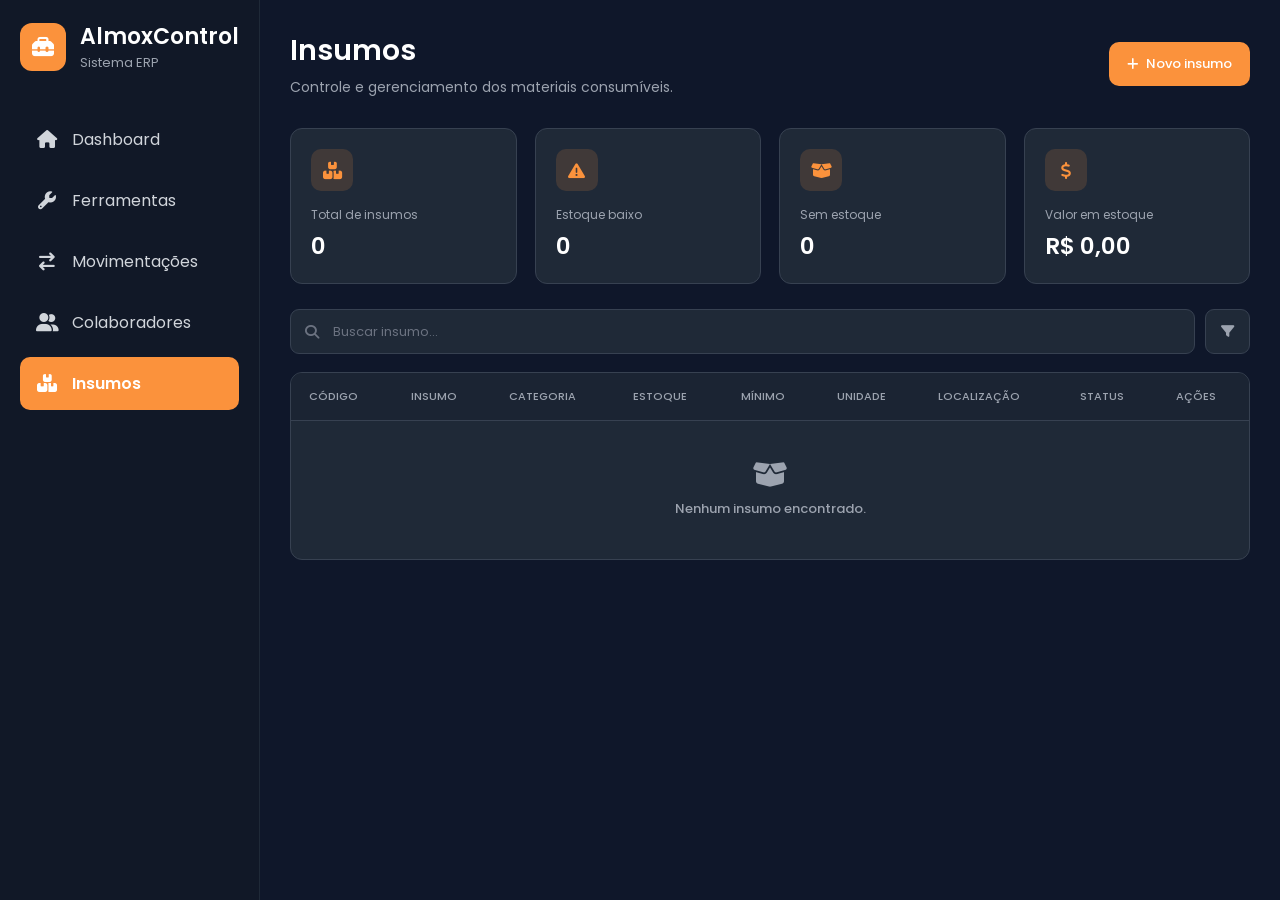
==== almoxarifado.html @ 632f9ada "feat: adiciona módulo de insumos" ====
<!doctype html>
<html lang="pt-br">
  <head>
    <meta charset="UTF-8" />
    <meta name="viewport" content="width=device-width, initial-scale=1.0" />

    <title>Insumos | AlmoxControl</title>

    <!-- Google Fonts -->
    <link rel="preconnect" href="https://fonts.googleapis.com" />
    <link rel="preconnect" href="https://fonts.gstatic.com" crossorigin />

    <link
      href="https://fonts.googleapis.com/css2?family=Poppins:wght@300;400;500;600;700&display=swap"
      rel="stylesheet"
    />

    <!-- Font Awesome -->
    <link
      rel="stylesheet"
      href="https://cdnjs.cloudflare.com/ajax/libs/font-awesome/6.5.2/css/all.min.css"
    />

    <!-- CSS -->
    <link rel="stylesheet" href="css/style.css" />
    <link rel="stylesheet" href="css/sidebar.css" />
    <link rel="stylesheet" href="css/almoxarifado.css" />
  </head>

  <body>
    <div class="container">
      <!-- =========================
             SIDEBAR
        ========================== -->

      <nav class="nav-container">
        <!-- LOGO -->

        <div class="sidebar-header">
          <i class="fa-solid fa-toolbox"></i>

          <div>
            <h1>AlmoxControl</h1>
            <span>Sistema ERP</span>
          </div>
        </div>

        <!-- MENU -->

        <ul class="menu">
          <!-- DASHBOARD -->

          <li>
            <a href="index.html">
              <i class="fa-solid fa-house"></i>
              <span>Dashboard</span>
            </a>
          </li>

          <!-- FERRAMENTAS -->

          <li>
            <a href="ferramentas.html">
              <i class="fa-solid fa-wrench"></i>
              <span>Ferramentas</span>
            </a>
          </li>

          <!-- MOVIMENTAÇÕES -->

          <li>
            <a href="movimentacao.html">
              <i class="fa-solid fa-arrow-right-arrow-left"></i>
              <span>Movimentações</span>
            </a>
          </li>

          <!-- COLABORADORES -->

          <li>
            <a href="colaboradores.html">
              <i class="fa-solid fa-user-group"></i>
              <span>Colaboradores</span>
            </a>
          </li>

          <!-- INSUMOS -->

          <li>
            <a class="active" href="almoxarifado.html">
              <i class="fa-solid fa-boxes-stacked"></i>
              <span>Insumos</span>
            </a>
          </li>
        </ul>
      </nav>

      <!-- =========================
             CONTEÚDO PRINCIPAL
        ========================== -->

      <main>
        <!-- =========================
                 CABEÇALHO
            ========================== -->

        <header class="page-header">
          <div class="page-title">
            <h2>Insumos</h2>

            <p>Controle e gerenciamento dos materiais consumíveis.</p>
          </div>

          <button class="btn-primary">
            <i class="fa-solid fa-plus"></i>

            Novo insumo
          </button>
        </header>

        <!-- =========================
                 CARDS
            ========================== -->

        <section class="insumos-cards">
          <!-- TOTAL DE INSUMOS -->

          <div class="insumo-card">
            <div class="card-icon">
              <i class="fa-solid fa-boxes-stacked"></i>
            </div>

            <h3>Total de insumos</h3>

            <strong>128</strong>
          </div>

          <!-- ESTOQUE BAIXO -->

          <div class="insumo-card">
            <div class="card-icon">
              <i class="fa-solid fa-triangle-exclamation"></i>
            </div>

            <h3>Estoque baixo</h3>

            <strong>12</strong>
          </div>

          <!-- SEM ESTOQUE -->

          <div class="insumo-card">
            <div class="card-icon">
              <i class="fa-solid fa-box-open"></i>
            </div>

            <h3>Sem estoque</h3>

            <strong>4</strong>
          </div>

          <!-- VALOR DO ESTOQUE -->

          <div class="insumo-card">
            <div class="card-icon">
              <i class="fa-solid fa-dollar-sign"></i>
            </div>

            <h3>Valor em estoque</h3>

            <strong>R$ 18.450</strong>
          </div>
        </section>

        <!-- =========================
                 BUSCA E FILTRO
            ========================== -->

        <section class="toolbar">
          <!-- PESQUISA -->

          <div class="search-box">
            <i class="fa-solid fa-magnifying-glass"></i>

            <input type="text" placeholder="Buscar insumo..." />
          </div>

          <!-- FILTRO -->

          <button class="btn-filter" type="button" title="Filtrar insumos">
            <i class="fa-solid fa-filter"></i>
          </button>
        </section>

        <!-- =========================
                 TABELA
            ========================== -->

        <section class="table-container">
          <table class="insumos-table">
            <thead>
              <tr>
                <th>Código</th>
                <th>Insumo</th>
                <th>Categoria</th>
                <th>Estoque</th>
                <th>Mínimo</th>
                <th>Unidade</th>
                <th>Localização</th>
                <th>Status</th>
                <th>Ações</th>
              </tr>
            </thead>

            <tbody>
              <!-- =========================
                             INSUMO 01
                        ========================== -->

              <tr>
                <td>INS001</td>

                <td>Óleo 15W40</td>

                <td>Óleos</td>

                <td>25</td>

                <td>10</td>

                <td>Litros</td>

                <td>Container 2</td>

                <td>
                  <span class="status status-ok"> Em estoque </span>
                </td>

                <td>
                  <div class="table-actions">
                    <button type="button" title="Visualizar">
                      <i class="fa-solid fa-eye"></i>
                    </button>

                    <button type="button" title="Editar">
                      <i class="fa-solid fa-pen"></i>
                    </button>

                    <button type="button" title="Movimentar">
                      <i class="fa-solid fa-arrow-right-arrow-left"></i>
                    </button>
                  </div>
                </td>
              </tr>

              <!-- =========================
                             INSUMO 02
                        ========================== -->

              <tr>
                <td>INS002</td>

                <td>Óleo 5W30</td>

                <td>Óleos</td>

                <td>8</td>

                <td>10</td>

                <td>Litros</td>

                <td>Container 2</td>

                <td>
                  <span class="status status-warning"> Estoque baixo </span>
                </td>

                <td>
                  <div class="table-actions">
                    <button type="button" title="Visualizar">
                      <i class="fa-solid fa-eye"></i>
                    </button>

                    <button type="button" title="Editar">
                      <i class="fa-solid fa-pen"></i>
                    </button>

                    <button type="button" title="Movimentar">
                      <i class="fa-solid fa-arrow-right-arrow-left"></i>
                    </button>
                  </div>
                </td>
              </tr>

              <!-- =========================
                             INSUMO 03
                        ========================== -->

              <tr>
                <td>INS003</td>

                <td>Parafuso 10mm</td>

                <td>Fixadores</td>

                <td>350</td>

                <td>100</td>

                <td>Unidades</td>

                <td>Container 2</td>

                <td>
                  <span class="status status-ok"> Em estoque </span>
                </td>

                <td>
                  <div class="table-actions">
                    <button type="button" title="Visualizar">
                      <i class="fa-solid fa-eye"></i>
                    </button>

                    <button type="button" title="Editar">
                      <i class="fa-solid fa-pen"></i>
                    </button>

                    <button type="button" title="Movimentar">
                      <i class="fa-solid fa-arrow-right-arrow-left"></i>
                    </button>
                  </div>
                </td>
              </tr>

              <!-- =========================
                             INSUMO 04
                        ========================== -->

              <tr>
                <td>INS004</td>

                <td>Graxa Azul</td>

                <td>Lubrificantes</td>

                <td>0</td>

                <td>5</td>

                <td>Kg</td>

                <td>Container 2</td>

                <td>
                  <span class="status status-danger"> Sem estoque </span>
                </td>

                <td>
                  <div class="table-actions">
                    <button type="button" title="Visualizar">
                      <i class="fa-solid fa-eye"></i>
                    </button>

                    <button type="button" title="Editar">
                      <i class="fa-solid fa-pen"></i>
                    </button>

                    <button type="button" title="Movimentar">
                      <i class="fa-solid fa-arrow-right-arrow-left"></i>
                    </button>
                  </div>
                </td>
              </tr>
            </tbody>
          </table>
        </section>
      </main>
      <!-- =========================================
     MODAL - NOVO INSUMO
========================================= -->

<div class="modal-overlay" id="modalInsumo">

    <div class="modal">

        <!-- CABEÇALHO -->

        <div class="modal-header">

            <div>
                <h3>Novo insumo</h3>

                <p>
                    Cadastre um novo material no estoque.
                </p>
            </div>

            <button
                type="button"
                class="modal-close"
                id="fecharModal"
                title="Fechar"
            >
                <i class="fa-solid fa-xmark"></i>
            </button>

        </div>


        <!-- FORMULÁRIO -->

        <form id="formInsumo">

            <div class="form-grid">


                <!-- CÓDIGO -->

                <div class="form-group">

                    <label for="codigoInsumo">
                        Código
                    </label>

                    <input
                        type="text"
                        id="codigoInsumo"
                        placeholder="Ex: INS005"
                        required
                    >

                </div>


                <!-- NOME -->

                <div class="form-group">

                    <label for="nomeInsumo">
                        Nome do insumo
                    </label>

                    <input
                        type="text"
                        id="nomeInsumo"
                        placeholder="Ex: Óleo 15W40"
                        required
                    >

                </div>


                <!-- CATEGORIA -->

                <div class="form-group">

                    <label for="categoriaInsumo">
                        Categoria
                    </label>

                    <select
                        id="categoriaInsumo"
                        required
                    >

                        <option value="">
                            Selecione uma categoria
                        </option>

                        <option value="Óleos">
                            Óleos
                        </option>

                        <option value="Lubrificantes">
                            Lubrificantes
                        </option>

                        <option value="Fixadores">
                            Fixadores
                        </option>

                        <option value="Filtros">
                            Filtros
                        </option>

                        <option value="Elétrica">
                            Elétrica
                        </option>

                        <option value="Limpeza">
                            Limpeza
                        </option>

                        <option value="Outros">
                            Outros
                        </option>

                    </select>

                </div>


                <!-- UNIDADE -->

                <div class="form-group">

                    <label for="unidadeInsumo">
                        Unidade
                    </label>

                    <select
                        id="unidadeInsumo"
                        required
                    >

                        <option value="">
                            Selecione
                        </option>

                        <option value="Unidade">
                            Unidade
                        </option>

                        <option value="Litros">
                            Litros
                        </option>

                        <option value="Kg">
                            Kg
                        </option>

                        <option value="Metros">
                            Metros
                        </option>

                        <option value="Caixa">
                            Caixa
                        </option>

                        <option value="Pacote">
                            Pacote
                        </option>

                    </select>

                </div>


                <!-- ESTOQUE INICIAL -->

                <div class="form-group">

                    <label for="estoqueInsumo">
                        Estoque inicial
                    </label>

                    <input
                        type="number"
                        id="estoqueInsumo"
                        min="0"
                        step="0.01"
                        placeholder="0"
                        required
                    >

                </div>


                <!-- ESTOQUE MÍNIMO -->

                <div class="form-group">

                    <label for="estoqueMinimoInsumo">
                        Estoque mínimo
                    </label>

                    <input
                        type="number"
                        id="estoqueMinimoInsumo"
                        min="0"
                        step="0.01"
                        placeholder="0"
                        required
                    >

                </div>


                <!-- VALOR UNITÁRIO -->

                <div class="form-group">

                    <label for="valorInsumo">
                        Valor unitário
                    </label>

                    <div class="input-money">

                        <span>R$</span>

                        <input
                            type="number"
                            id="valorInsumo"
                            min="0"
                            step="0.01"
                            placeholder="0,00"
                        >

                    </div>

                </div>


                <!-- LOCALIZAÇÃO -->

                <div class="form-group">

                    <label for="localizacaoInsumo">
                        Localização
                    </label>

                    <input
                        type="text"
                        id="localizacaoInsumo"
                        placeholder="Ex: Container 2"
                        required
                    >

                </div>


                <!-- FORNECEDOR -->

                <div class="form-group form-full">

                    <label for="fornecedorInsumo">
                        Fornecedor
                    </label>

                    <input
                        type="text"
                        id="fornecedorInsumo"
                        placeholder="Nome do fornecedor"
                    >

                </div>

            </div>


            <!-- RODAPÉ -->

            <div class="modal-footer">

                <button
                    type="button"
                    class="btn-secondary"
                    id="cancelarModal"
                >
                    Cancelar
                </button>

                <button
                    type="submit"
                    class="btn-primary"
                >
                    <i class="fa-solid fa-check"></i>

                    Cadastrar insumo
                </button>

            </div>

        </form>

    </div>

</div>
    </div>
    <script src="js/almoxarifado.js"></script>
  </body>
</html>
---- css/style.css ----
/* ==========================
   RESET
========================== */

* {
  margin: 0;
  padding: 0;
  box-sizing: border-box;
}

/* ==========================
   VARIÁVEIS
========================== */

:root {
  --bg: #0f172a;

  --sidebar: #111827;

  --card: #1f2937;

  --border: #374151;

  --orange: #fb923c;

  --orange-dark: #ea580c;

  --white: #ffffff;
}

/* ==========================
   BODY
========================== */

body {
  font-family: "Poppins", sans-serif;

  background: var(--bg);
}

/* ==========================
   LAYOUT
========================== */

.container {
  display: flex;

  min-height: 100vh;
}

.content {
  flex: 1;

  padding: 30px;
}

/* ==========================
   TOPO
========================== */

.container-topo {
  margin-bottom: 30px;
}

.container-topo h2 {
  color: white;

  font-size: 28px;

  font-weight: 600;
}

/* ==========================
   BOTÕES GLOBAIS
========================== */

button {
  font-family: inherit;
}
---- css/sidebar.css ----
/* ==========================
   SIDEBAR
========================== */

.nav-container {
  display: flex;
  flex-direction: column;

  width: 260px;
  min-height: 100vh;

  padding: 20px;

  background: #111827;
  border-right: 1px solid #1f2937;
}

/* ==========================
   LOGO
========================== */

.sidebar-header {
  display: flex;
  align-items: center;
  gap: 14px;

  margin-bottom: 40px;
}

.sidebar-header i {
  width: 48px;
  height: 48px;

  display: flex;
  align-items: center;
  justify-content: center;

  background: #fb923c;
  color: white;

  border-radius: 12px;

  font-size: 22px;
}

.sidebar-header h1 {
  color: white;
  font-size: 22px;
  font-weight: 600;
}

.sidebar-header span {
  display: block;

  color: #9ca3af;

  font-size: 13px;
}

/* ==========================
   MENU
========================== */

.menu {
  list-style: none;

  display: flex;
  flex-direction: column;
  gap: 8px;

  flex: 1;
}

.menu li {
  width: 100%;
}

.menu a {
  display: flex;
  align-items: center;
  gap: 14px;

  padding: 14px 16px;

  text-decoration: none;

  color: #d1d5db;

  border-radius: 10px;

  transition: 0.25s;
}

.menu a i {
  width: 22px;

  text-align: center;

  font-size: 18px;
}

.menu a:hover {
  background: #1f2937;

  color: white;

  transform: translateX(5px);
}

.menu a.active {
  background: #fb923c;

  color: white;

  font-weight: 600;
}

/* ==========================
   FOOTER
========================== */

.sidebar-footer {
  display: flex;
  align-items: center;
  gap: 12px;

  padding-top: 20px;

  border-top: 1px solid #374151;
}

.avatar {
  width: 46px;
  height: 46px;

  border-radius: 50%;

  background: #fb923c;

  display: flex;
  align-items: center;
  justify-content: center;

  color: white;

  font-size: 18px;
  font-weight: 700;
}

.sidebar-footer strong {
  display: block;

  color: white;

  font-size: 15px;
}

.sidebar-footer span {
  display: block;

  color: #9ca3af;

  font-size: 13px;
}
---- css/almoxarifado.css ----
/* =========================================
   ALMOXCONTROL
   TELA DE INSUMOS
========================================= */


/* =========================================
   CONTEÚDO PRINCIPAL
========================================= */

main {
    flex: 1;
    min-width: 0;
    padding: 30px;
    color: var(--white);
}


/* =========================================
   CABEÇALHO DA PÁGINA
========================================= */

.page-header {
    display: flex;
    align-items: center;
    justify-content: space-between;

    margin-bottom: 30px;
}

.page-title h2 {
    color: var(--white);

    font-size: 28px;
    font-weight: 600;
}

.page-title p {
    margin-top: 5px;

    color: #9ca3af;

    font-size: 14px;
}


/* =========================================
   BOTÃO NOVO INSUMO
========================================= */

.btn-primary {
    display: flex;
    align-items: center;
    gap: 8px;

    padding: 12px 18px;

    border: none;
    border-radius: 10px;

    background: var(--orange);
    color: var(--white);

    font-family: inherit;
    font-size: 13px;
    font-weight: 500;

    cursor: pointer;

    transition: 0.2s ease;
}

.btn-primary:hover {
    background: var(--orange-dark);

    transform: translateY(-1px);
}


/* =========================================
   CARDS
========================================= */

.insumos-cards {
    display: grid;

    grid-template-columns: repeat(4, 1fr);

    gap: 18px;

    margin-bottom: 25px;
}

.insumo-card {
    min-height: 145px;

    padding: 20px;

    background: var(--card);

    border: 1px solid var(--border);
    border-radius: 12px;

    transition: 0.2s ease;
}

.insumo-card:hover {
    border-color: var(--orange);

    transform: translateY(-2px);
}


/* ÍCONE DO CARD */

.card-icon {
    width: 42px;
    height: 42px;

    display: flex;
    align-items: center;
    justify-content: center;

    margin-bottom: 15px;

    background: rgba(251, 146, 60, 0.15);

    border-radius: 10px;

    color: var(--orange);

    font-size: 17px;
}


/* TÍTULO DO CARD */

.insumo-card h3 {
    margin: 0;

    color: #9ca3af;

    font-size: 12px;
    font-weight: 400;
}


/* VALOR DO CARD */

.insumo-card strong {
    display: block;

    margin-top: 5px;

    color: var(--white);

    font-size: 23px;
    font-weight: 600;
}


/* =========================================
   BARRA DE FERRAMENTAS
========================================= */

.toolbar {
    display: flex;
    align-items: center;

    gap: 10px;

    margin-bottom: 18px;
}


/* =========================================
   PESQUISA
========================================= */

.search-box {
    position: relative;

    flex: 1;
}

.search-box i {
    position: absolute;

    top: 50%;
    left: 15px;

    color: #6b7280;

    font-size: 14px;

    transform: translateY(-50%);
}

.search-box input {
    width: 100%;
    height: 45px;

    padding: 0 15px 0 42px;

    background: var(--card);

    border: 1px solid var(--border);
    border-radius: 9px;

    outline: none;

    color: var(--white);

    font-family: inherit;
    font-size: 13px;

    transition: 0.2s ease;
}

.search-box input::placeholder {
    color: #6b7280;
}

.search-box input:focus {
    border-color: var(--orange);
}


/* =========================================
   BOTÃO FILTRO
========================================= */

.btn-filter {
    width: 45px;
    height: 45px;

    display: flex;
    align-items: center;
    justify-content: center;

    background: var(--card);

    border: 1px solid var(--border);
    border-radius: 9px;

    color: #9ca3af;

    cursor: pointer;

    transition: 0.2s ease;
}

.btn-filter:hover {
    border-color: var(--orange);

    color: var(--orange);
}


/* =========================================
   TABELA
========================================= */

.table-container {
    width: 100%;

    overflow-x: auto;

    background: var(--card);

    border: 1px solid var(--border);
    border-radius: 12px;
}

.insumos-table {
    width: 100%;

    min-width: 950px;

    border-collapse: collapse;
}


/* CABEÇALHO */

.insumos-table th {
    padding: 15px 18px;

    background: #1b2433;

    border-bottom: 1px solid var(--border);

    color: #9ca3af;

    text-align: left;

    font-size: 11px;
    font-weight: 500;

    text-transform: uppercase;
}


/* CÉLULAS */

.insumos-table td {
    padding: 17px 18px;

    border-bottom: 1px solid #374151;

    color: #d1d5db;

    font-size: 13px;
}


/* HOVER DA LINHA */

.insumos-table tbody tr {
    transition: 0.15s ease;
}

.insumos-table tbody tr:hover {
    background: #252f3f;
}


/* ÚLTIMA LINHA */

.insumos-table tbody tr:last-child td {
    border-bottom: none;
}


/* =========================================
   CÓDIGO DO INSUMO
========================================= */

.insumos-table td:first-child {
    color: var(--orange);

    font-weight: 500;
}


/* =========================================
   STATUS
========================================= */

.status {
    display: inline-flex;
    align-items: center;

    padding: 5px 10px;

    border-radius: 20px;

    font-size: 11px;
    font-weight: 500;

    white-space: nowrap;
}


/* ESTOQUE NORMAL */

.status-ok {
    background: rgba(34, 197, 94, 0.12);

    color: #4ade80;
}


/* ESTOQUE BAIXO */

.status-warning {
    background: rgba(250, 204, 21, 0.12);

    color: #facc15;
}


/* SEM ESTOQUE */

.status-danger {
    background: rgba(239, 68, 68, 0.12);

    color: #f87171;
}


/* =========================================
   BOTÕES DA TABELA
========================================= */

.table-actions {
    display: flex;
    align-items: center;

    gap: 6px;
}

.table-actions button {
    width: 32px;
    height: 32px;

    display: flex;
    align-items: center;
    justify-content: center;

    padding: 0;

    background: #252f3f;

    border: 1px solid var(--border);
    border-radius: 7px;

    color: #9ca3af;

    cursor: pointer;

    transition: 0.2s ease;
}

.table-actions button:hover {
    background: #374151;

    color: var(--white);

    border-color: var(--orange);
}
/* =========================================
   MODAL
========================================= */

.modal-overlay {
    position: fixed;

    inset: 0;

    display: none;

    align-items: center;
    justify-content: center;

    padding: 20px;

    background: rgba(0, 0, 0, 0.65);

    z-index: 1000;
}

.modal-overlay.active {
    display: flex;
}


/* =========================================
   CAIXA DO MODAL
========================================= */

.modal {
    width: 100%;
    max-width: 700px;
    max-height: 90vh;

    overflow-y: auto;

    background: #1f2937;

    border: 1px solid #374151;

    border-radius: 14px;

    box-shadow: 0 20px 50px rgba(0, 0, 0, 0.4);

    animation: modalEntrada 0.2s ease;
}


@keyframes modalEntrada {

    from {
        opacity: 0;
        transform: translateY(-15px) scale(0.98);
    }

    to {
        opacity: 1;
        transform: translateY(0) scale(1);
    }

}


/* =========================================
   CABEÇALHO DO MODAL
========================================= */

.modal-header {
    display: flex;

    align-items: flex-start;
    justify-content: space-between;

    gap: 20px;

    padding: 24px;

    border-bottom: 1px solid #374151;
}

.modal-header h3 {
    color: white;

    font-size: 20px;
    font-weight: 600;
}

.modal-header p {
    margin-top: 4px;

    color: #9ca3af;

    font-size: 12px;
}


/* =========================================
   BOTÃO FECHAR
========================================= */

.modal-close {
    width: 34px;
    height: 34px;

    display: flex;

    align-items: center;
    justify-content: center;

    flex-shrink: 0;

    border: none;

    border-radius: 8px;

    background: transparent;

    color: #9ca3af;

    cursor: pointer;

    font-size: 17px;

    transition: 0.2s;
}

.modal-close:hover {
    background: #374151;

    color: white;
}


/* =========================================
   FORMULÁRIO
========================================= */

#formInsumo {
    padding: 24px;
}

.form-grid {
    display: grid;

    grid-template-columns: 1fr 1fr;

    gap: 18px;
}


/* =========================================
   CAMPOS
========================================= */

.form-group {
    display: flex;

    flex-direction: column;

    gap: 7px;
}

.form-group.form-full {
    grid-column: 1 / -1;
}

.form-group label {
    color: #d1d5db;

    font-size: 12px;

    font-weight: 500;
}

.form-group input,
.form-group select {
    width: 100%;
    height: 44px;

    padding: 0 13px;

    background: #111827;

    border: 1px solid #374151;

    border-radius: 8px;

    outline: none;

    color: white;

    font-family: inherit;

    font-size: 13px;

    transition: 0.2s;
}

.form-group input::placeholder {
    color: #6b7280;
}

.form-group input:focus,
.form-group select:focus {
    border-color: #fb923c;

    box-shadow: 0 0 0 2px rgba(251, 146, 60, 0.1);
}

.form-group select {
    cursor: pointer;
}


/* =========================================
   INPUT DE DINHEIRO
========================================= */

.input-money {
    position: relative;
}

.input-money span {
    position: absolute;

    top: 50%;
    left: 13px;

    color: #9ca3af;

    font-size: 13px;

    transform: translateY(-50%);

    pointer-events: none;
}

.input-money input {
    padding-left: 38px;
}


/* =========================================
   RODAPÉ
========================================= */

.modal-footer {
    display: flex;

    justify-content: flex-end;

    gap: 10px;

    padding-top: 22px;

    margin-top: 24px;

    border-top: 1px solid #374151;
}


/* =========================================
   BOTÃO SECUNDÁRIO
========================================= */

.btn-secondary {
    height: 42px;

    padding: 0 18px;

    border: 1px solid #374151;

    border-radius: 8px;

    background: transparent;

    color: #d1d5db;

    font-family: inherit;

    font-size: 13px;

    cursor: pointer;

    transition: 0.2s;
}

.btn-secondary:hover {
    background: #374151;

    color: white;
}


/* =========================================
   RESPONSIVIDADE
========================================= */

@media (max-width: 600px) {

    .modal {
        max-height: 95vh;

        border-radius: 12px;
    }

    .modal-header {
        padding: 20px;
    }

    #formInsumo {
        padding: 20px;
    }

    .form-grid {
        grid-template-columns: 1fr;
    }

    .form-group.form-full {
        grid-column: auto;
    }

    .modal-footer {
        flex-direction: column-reverse;
    }

    .modal-footer button {
        width: 100%;
    }

}


/* =========================================
   RESPONSIVIDADE
========================================= */

@media (max-width: 1100px) {

    .insumos-cards {
        grid-template-columns: repeat(2, 1fr);
    }

}


@media (max-width: 800px) {

    main {
        padding: 25px 20px;
    }

    .page-header {
        align-items: flex-start;

        gap: 15px;
    }

}


@media (max-width: 600px) {

    main {
        padding: 20px 15px;
    }

    .page-header {
        flex-direction: column;

        align-items: stretch;

        gap: 15px;
    }

    .page-title h2 {
        font-size: 24px;
    }

    .btn-primary {
        justify-content: center;

        width: 100%;
    }

    .insumos-cards {
        grid-template-columns: 1fr;

        gap: 12px;
    }

    .toolbar {
        width: 100%;
    }

}
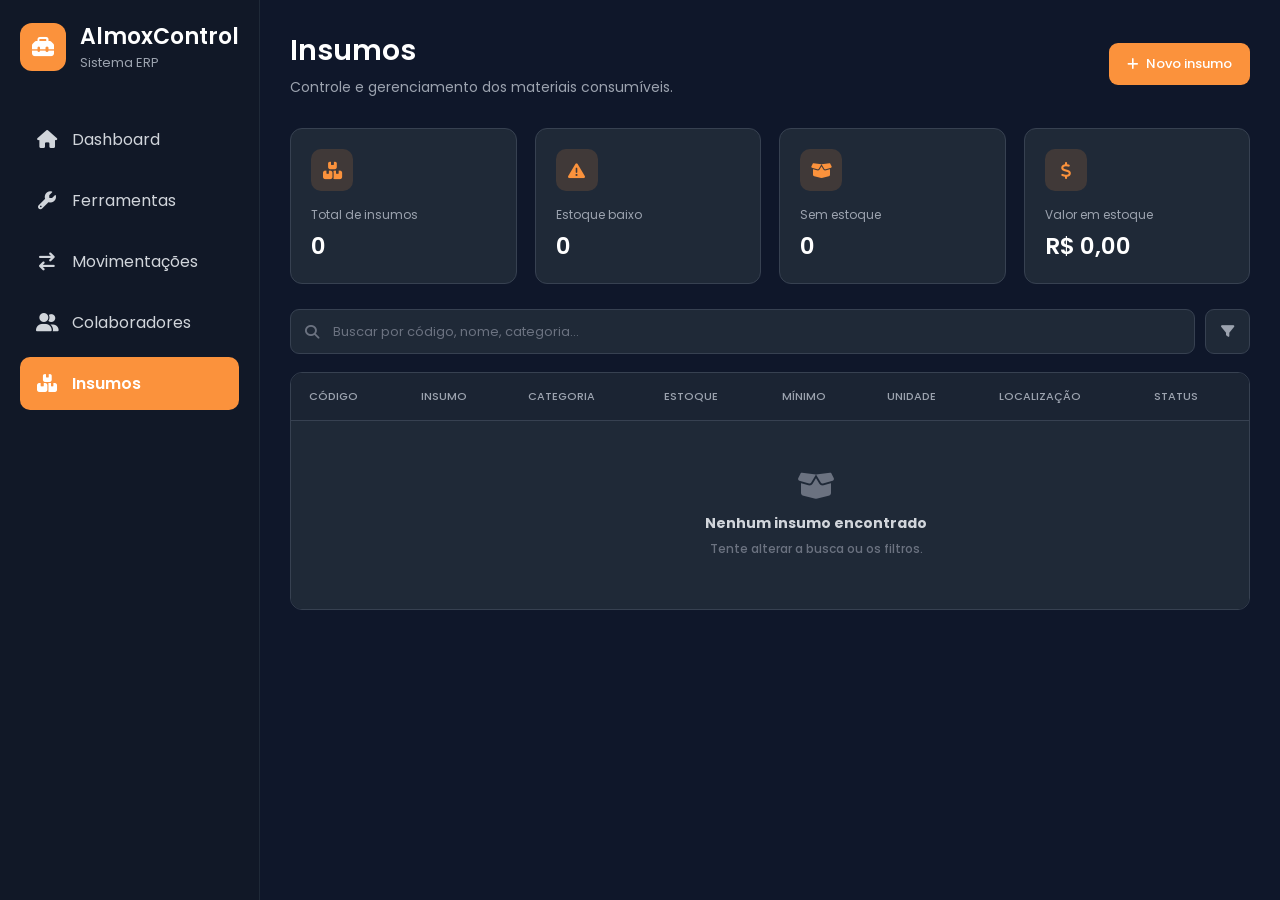
==== commit 4029a2fe: "refatora e melhora modulo de insumos" ====
--- a/almoxarifado.html
+++ b/almoxarifado.html
@@ -1,683 +1,1208 @@
-<!doctype html>
-<html lang="pt-br">
-  <head>
-    <meta charset="UTF-8" />
-    <meta name="viewport" content="width=device-width, initial-scale=1.0" />
+<!DOCTYPE html>
+<html lang="pt-BR">
+
+<head>
+    <meta charset="UTF-8">
+    <meta name="viewport" content="width=device-width, initial-scale=1.0">
 
     <title>Insumos | AlmoxControl</title>
 
     <!-- Google Fonts -->
-    <link rel="preconnect" href="https://fonts.googleapis.com" />
-    <link rel="preconnect" href="https://fonts.gstatic.com" crossorigin />
+    <link rel="preconnect" href="https://fonts.googleapis.com">
+    <link rel="preconnect" href="https://fonts.gstatic.com" crossorigin>
 
     <link
-      href="https://fonts.googleapis.com/css2?family=Poppins:wght@300;400;500;600;700&display=swap"
-      rel="stylesheet"
-    />
+        href="https://fonts.googleapis.com/css2?family=Poppins:wght@300;400;500;600;700&display=swap"
+        rel="stylesheet"
+    >
 
     <!-- Font Awesome -->
     <link
-      rel="stylesheet"
-      href="https://cdnjs.cloudflare.com/ajax/libs/font-awesome/6.5.2/css/all.min.css"
-    />
+        rel="stylesheet"
+        href="https://cdnjs.cloudflare.com/ajax/libs/font-awesome/6.5.2/css/all.min.css"
+    >
 
     <!-- CSS -->
-    <link rel="stylesheet" href="css/style.css" />
-    <link rel="stylesheet" href="css/sidebar.css" />
-    <link rel="stylesheet" href="css/almoxarifado.css" />
-  </head>
-
-  <body>
+    <link rel="stylesheet" href="css/style.css">
+    <link rel="stylesheet" href="css/sidebar.css">
+    <link rel="stylesheet" href="css/almoxarifado.css">
+</head>
+
+<body>
+
     <div class="container">
-      <!-- =========================
+
+        <!-- =====================================================
              SIDEBAR
-        ========================== -->
-
-      <nav class="nav-container">
-        <!-- LOGO -->
-
-        <div class="sidebar-header">
-          <i class="fa-solid fa-toolbox"></i>
-
-          <div>
-            <h1>AlmoxControl</h1>
-            <span>Sistema ERP</span>
-          </div>
-        </div>
-
-        <!-- MENU -->
-
-        <ul class="menu">
-          <!-- DASHBOARD -->
-
-          <li>
-            <a href="index.html">
-              <i class="fa-solid fa-house"></i>
-              <span>Dashboard</span>
-            </a>
-          </li>
-
-          <!-- FERRAMENTAS -->
-
-          <li>
-            <a href="ferramentas.html">
-              <i class="fa-solid fa-wrench"></i>
-              <span>Ferramentas</span>
-            </a>
-          </li>
-
-          <!-- MOVIMENTAÇÕES -->
-
-          <li>
-            <a href="movimentacao.html">
-              <i class="fa-solid fa-arrow-right-arrow-left"></i>
-              <span>Movimentações</span>
-            </a>
-          </li>
-
-          <!-- COLABORADORES -->
-
-          <li>
-            <a href="colaboradores.html">
-              <i class="fa-solid fa-user-group"></i>
-              <span>Colaboradores</span>
-            </a>
-          </li>
-
-          <!-- INSUMOS -->
-
-          <li>
-            <a class="active" href="almoxarifado.html">
-              <i class="fa-solid fa-boxes-stacked"></i>
-              <span>Insumos</span>
-            </a>
-          </li>
-        </ul>
-      </nav>
-
-      <!-- =========================
+        ====================================================== -->
+
+        <nav class="nav-container">
+
+            <div class="sidebar-header">
+
+                <i class="fa-solid fa-toolbox"></i>
+
+                <div>
+                    <h1>AlmoxControl</h1>
+                    <span>Sistema ERP</span>
+                </div>
+
+            </div>
+
+            <ul class="menu">
+
+                <li>
+                    <a href="index.html">
+                        <i class="fa-solid fa-house"></i>
+                        <span>Dashboard</span>
+                    </a>
+                </li>
+
+                <li>
+                    <a href="ferramentas.html">
+                        <i class="fa-solid fa-wrench"></i>
+                        <span>Ferramentas</span>
+                    </a>
+                </li>
+
+                <li>
+                    <a href="movimentacao.html">
+                        <i class="fa-solid fa-arrow-right-arrow-left"></i>
+                        <span>Movimentações</span>
+                    </a>
+                </li>
+
+                <li>
+                    <a href="colaboradores.html">
+                        <i class="fa-solid fa-user-group"></i>
+                        <span>Colaboradores</span>
+                    </a>
+                </li>
+
+                <li>
+                    <a class="active" href="almoxarifado.html">
+                        <i class="fa-solid fa-boxes-stacked"></i>
+                        <span>Insumos</span>
+                    </a>
+                </li>
+
+            </ul>
+
+        </nav>
+
+
+        <!-- =====================================================
              CONTEÚDO PRINCIPAL
-        ========================== -->
-
-      <main>
-        <!-- =========================
-                 CABEÇALHO
-            ========================== -->
-
-        <header class="page-header">
-          <div class="page-title">
-            <h2>Insumos</h2>
-
-            <p>Controle e gerenciamento dos materiais consumíveis.</p>
-          </div>
-
-          <button class="btn-primary">
-            <i class="fa-solid fa-plus"></i>
-
-            Novo insumo
-          </button>
-        </header>
-
-        <!-- =========================
+        ====================================================== -->
+
+        <main>
+
+            <!-- CABEÇALHO -->
+
+            <header class="page-header">
+
+                <div class="page-title">
+
+                    <h2>Insumos</h2>
+
+                    <p>
+                        Controle e gerenciamento dos materiais consumíveis.
+                    </p>
+
+                </div>
+
+                <button
+                    type="button"
+                    class="btn-primary"
+                    id="btnNovoInsumo"
+                >
+                    <i class="fa-solid fa-plus"></i>
+                    Novo insumo
+                </button>
+
+            </header>
+
+
+            <!-- =================================================
                  CARDS
-            ========================== -->
-
-        <section class="insumos-cards">
-          <!-- TOTAL DE INSUMOS -->
-
-          <div class="insumo-card">
-            <div class="card-icon">
-              <i class="fa-solid fa-boxes-stacked"></i>
-            </div>
-
-            <h3>Total de insumos</h3>
-
-            <strong>128</strong>
-          </div>
-
-          <!-- ESTOQUE BAIXO -->
-
-          <div class="insumo-card">
-            <div class="card-icon">
-              <i class="fa-solid fa-triangle-exclamation"></i>
-            </div>
-
-            <h3>Estoque baixo</h3>
-
-            <strong>12</strong>
-          </div>
-
-          <!-- SEM ESTOQUE -->
-
-          <div class="insumo-card">
-            <div class="card-icon">
-              <i class="fa-solid fa-box-open"></i>
-            </div>
-
-            <h3>Sem estoque</h3>
-
-            <strong>4</strong>
-          </div>
-
-          <!-- VALOR DO ESTOQUE -->
-
-          <div class="insumo-card">
-            <div class="card-icon">
-              <i class="fa-solid fa-dollar-sign"></i>
-            </div>
-
-            <h3>Valor em estoque</h3>
-
-            <strong>R$ 18.450</strong>
-          </div>
-        </section>
-
-        <!-- =========================
-                 BUSCA E FILTRO
-            ========================== -->
-
-        <section class="toolbar">
-          <!-- PESQUISA -->
-
-          <div class="search-box">
-            <i class="fa-solid fa-magnifying-glass"></i>
-
-            <input type="text" placeholder="Buscar insumo..." />
-          </div>
-
-          <!-- FILTRO -->
-
-          <button class="btn-filter" type="button" title="Filtrar insumos">
-            <i class="fa-solid fa-filter"></i>
-          </button>
-        </section>
-
-        <!-- =========================
-                 TABELA
-            ========================== -->
-
-        <section class="table-container">
-          <table class="insumos-table">
-            <thead>
-              <tr>
-                <th>Código</th>
-                <th>Insumo</th>
-                <th>Categoria</th>
-                <th>Estoque</th>
-                <th>Mínimo</th>
-                <th>Unidade</th>
-                <th>Localização</th>
-                <th>Status</th>
-                <th>Ações</th>
-              </tr>
-            </thead>
-
-            <tbody>
-              <!-- =========================
-                             INSUMO 01
-                        ========================== -->
-
-              <tr>
-                <td>INS001</td>
-
-                <td>Óleo 15W40</td>
-
-                <td>Óleos</td>
-
-                <td>25</td>
-
-                <td>10</td>
-
-                <td>Litros</td>
-
-                <td>Container 2</td>
-
-                <td>
-                  <span class="status status-ok"> Em estoque </span>
-                </td>
-
-                <td>
-                  <div class="table-actions">
-                    <button type="button" title="Visualizar">
-                      <i class="fa-solid fa-eye"></i>
-                    </button>
-
-                    <button type="button" title="Editar">
-                      <i class="fa-solid fa-pen"></i>
-                    </button>
-
-                    <button type="button" title="Movimentar">
-                      <i class="fa-solid fa-arrow-right-arrow-left"></i>
-                    </button>
-                  </div>
-                </td>
-              </tr>
-
-              <!-- =========================
-                             INSUMO 02
-                        ========================== -->
-
-              <tr>
-                <td>INS002</td>
-
-                <td>Óleo 5W30</td>
-
-                <td>Óleos</td>
-
-                <td>8</td>
-
-                <td>10</td>
-
-                <td>Litros</td>
-
-                <td>Container 2</td>
-
-                <td>
-                  <span class="status status-warning"> Estoque baixo </span>
-                </td>
-
-                <td>
-                  <div class="table-actions">
-                    <button type="button" title="Visualizar">
-                      <i class="fa-solid fa-eye"></i>
-                    </button>
-
-                    <button type="button" title="Editar">
-                      <i class="fa-solid fa-pen"></i>
-                    </button>
-
-                    <button type="button" title="Movimentar">
-                      <i class="fa-solid fa-arrow-right-arrow-left"></i>
-                    </button>
-                  </div>
-                </td>
-              </tr>
-
-              <!-- =========================
-                             INSUMO 03
-                        ========================== -->
-
-              <tr>
-                <td>INS003</td>
-
-                <td>Parafuso 10mm</td>
-
-                <td>Fixadores</td>
-
-                <td>350</td>
-
-                <td>100</td>
-
-                <td>Unidades</td>
-
-                <td>Container 2</td>
-
-                <td>
-                  <span class="status status-ok"> Em estoque </span>
-                </td>
-
-                <td>
-                  <div class="table-actions">
-                    <button type="button" title="Visualizar">
-                      <i class="fa-solid fa-eye"></i>
-                    </button>
-
-                    <button type="button" title="Editar">
-                      <i class="fa-solid fa-pen"></i>
-                    </button>
-
-                    <button type="button" title="Movimentar">
-                      <i class="fa-solid fa-arrow-right-arrow-left"></i>
-                    </button>
-                  </div>
-                </td>
-              </tr>
-
-              <!-- =========================
-                             INSUMO 04
-                        ========================== -->
-
-              <tr>
-                <td>INS004</td>
-
-                <td>Graxa Azul</td>
-
-                <td>Lubrificantes</td>
-
-                <td>0</td>
-
-                <td>5</td>
-
-                <td>Kg</td>
-
-                <td>Container 2</td>
-
-                <td>
-                  <span class="status status-danger"> Sem estoque </span>
-                </td>
-
-                <td>
-                  <div class="table-actions">
-                    <button type="button" title="Visualizar">
-                      <i class="fa-solid fa-eye"></i>
-                    </button>
-
-                    <button type="button" title="Editar">
-                      <i class="fa-solid fa-pen"></i>
-                    </button>
-
-                    <button type="button" title="Movimentar">
-                      <i class="fa-solid fa-arrow-right-arrow-left"></i>
-                    </button>
-                  </div>
-                </td>
-              </tr>
-            </tbody>
-          </table>
-        </section>
-      </main>
-      <!-- =========================================
-     MODAL - NOVO INSUMO
-========================================= -->
-
-<div class="modal-overlay" id="modalInsumo">
-
-    <div class="modal">
-
-        <!-- CABEÇALHO -->
-
-        <div class="modal-header">
-
-            <div>
-                <h3>Novo insumo</h3>
-
-                <p>
-                    Cadastre um novo material no estoque.
-                </p>
-            </div>
-
-            <button
-                type="button"
-                class="modal-close"
-                id="fecharModal"
-                title="Fechar"
-            >
-                <i class="fa-solid fa-xmark"></i>
-            </button>
-
-        </div>
-
-
-        <!-- FORMULÁRIO -->
-
-        <form id="formInsumo">
-
-            <div class="form-grid">
-
-
-                <!-- CÓDIGO -->
-
-                <div class="form-group">
-
-                    <label for="codigoInsumo">
-                        Código
-                    </label>
+            ================================================== -->
+
+            <section class="insumos-cards">
+
+                <div class="insumo-card">
+
+                    <div class="card-icon">
+                        <i class="fa-solid fa-boxes-stacked"></i>
+                    </div>
+
+                    <h3>Total de insumos</h3>
+
+                    <strong id="totalInsumos">
+                        0
+                    </strong>
+
+                </div>
+
+
+                <div class="insumo-card">
+
+                    <div class="card-icon">
+                        <i class="fa-solid fa-triangle-exclamation"></i>
+                    </div>
+
+                    <h3>Estoque baixo</h3>
+
+                    <strong id="estoqueBaixo">
+                        0
+                    </strong>
+
+                </div>
+
+
+                <div class="insumo-card">
+
+                    <div class="card-icon">
+                        <i class="fa-solid fa-box-open"></i>
+                    </div>
+
+                    <h3>Sem estoque</h3>
+
+                    <strong id="semEstoque">
+                        0
+                    </strong>
+
+                </div>
+
+
+                <div class="insumo-card">
+
+                    <div class="card-icon">
+                        <i class="fa-solid fa-dollar-sign"></i>
+                    </div>
+
+                    <h3>Valor em estoque</h3>
+
+                    <strong id="valorEstoque">
+                        R$ 0,00
+                    </strong>
+
+                </div>
+
+            </section>
+
+
+            <!-- =================================================
+                 BUSCA E FILTROS
+            ================================================== -->
+
+            <section class="toolbar">
+
+                <div class="search-box">
+
+                    <i class="fa-solid fa-magnifying-glass"></i>
 
                     <input
                         type="text"
-                        id="codigoInsumo"
-                        placeholder="Ex: INS005"
+                        id="campoBusca"
+                        placeholder="Buscar por código, nome, categoria..."
+                        autocomplete="off"
+                    >
+
+                </div>
+
+
+                <button
+                    type="button"
+                    class="btn-filter"
+                    id="btnFiltros"
+                    title="Filtrar insumos"
+                >
+                    <i class="fa-solid fa-filter"></i>
+                </button>
+
+            </section>
+
+
+            <!-- =================================================
+                 TABELA
+            ================================================== -->
+
+            <section class="table-container">
+
+                <table class="insumos-table">
+
+                    <thead>
+
+                        <tr>
+                            <th>Código</th>
+                            <th>Insumo</th>
+                            <th>Categoria</th>
+                            <th>Estoque</th>
+                            <th>Mínimo</th>
+                            <th>Unidade</th>
+                            <th>Localização</th>
+                            <th>Status</th>
+                            <th>Ações</th>
+                        </tr>
+
+                    </thead>
+
+                    <tbody id="tabelaInsumosBody">
+                        <!-- Preenchido pelo JavaScript -->
+                    </tbody>
+
+                </table>
+
+            </section>
+
+        </main>
+
+    </div>
+
+
+    <!-- =========================================================
+         MODAL - NOVO INSUMO
+    ========================================================== -->
+
+    <div
+        class="modal-overlay"
+        id="modalInsumo"
+    >
+
+        <div class="modal">
+
+            <div class="modal-header">
+
+                <div>
+                    <h3>Novo insumo</h3>
+
+                    <p>
+                        Cadastre um novo material no estoque.
+                    </p>
+                </div>
+
+                <button
+                    type="button"
+                    class="modal-close"
+                    data-fechar-modal="modalInsumo"
+                    title="Fechar"
+                >
+                    <i class="fa-solid fa-xmark"></i>
+                </button>
+
+            </div>
+
+
+            <form id="formInsumo">
+
+                <div class="form-grid">
+
+                    <!-- CÓDIGO -->
+
+                    <div class="form-group">
+
+                        <label for="codigoInsumo">
+                            Código
+                        </label>
+
+                        <input
+                            type="text"
+                            id="codigoInsumo"
+                            placeholder="Ex: INS005"
+                            maxlength="30"
+                            required
+                        >
+
+                    </div>
+
+
+                    <!-- NOME -->
+
+                    <div class="form-group">
+
+                        <label for="nomeInsumo">
+                            Nome do insumo
+                        </label>
+
+                        <input
+                            type="text"
+                            id="nomeInsumo"
+                            placeholder="Ex: Óleo 15W40"
+                            maxlength="100"
+                            required
+                        >
+
+                    </div>
+
+
+                    <!-- CATEGORIA -->
+
+                    <div class="form-group">
+
+                        <label for="categoriaInsumo">
+                            Categoria
+                        </label>
+
+                        <select
+                            id="categoriaInsumo"
+                            required
+                        >
+
+                            <option value="">
+                                Selecione uma categoria
+                            </option>
+
+                            <option value="Óleos">
+                                Óleos
+                            </option>
+
+                            <option value="Lubrificantes">
+                                Lubrificantes
+                            </option>
+
+                            <option value="Fixadores">
+                                Fixadores
+                            </option>
+
+                            <option value="Filtros">
+                                Filtros
+                            </option>
+
+                            <option value="Elétrica">
+                                Elétrica
+                            </option>
+
+                            <option value="Limpeza">
+                                Limpeza
+                            </option>
+
+                            <option value="Outros">
+                                Outros
+                            </option>
+
+                        </select>
+
+                    </div>
+
+
+                    <!-- UNIDADE -->
+
+                    <div class="form-group">
+
+                        <label for="unidadeInsumo">
+                            Unidade
+                        </label>
+
+                        <select
+                            id="unidadeInsumo"
+                            required
+                        >
+
+                            <option value="">
+                                Selecione
+                            </option>
+
+                            <option value="Unidade">
+                                Unidade
+                            </option>
+
+                            <option value="Litros">
+                                Litros
+                            </option>
+
+                            <option value="Kg">
+                                Kg
+                            </option>
+
+                            <option value="Metros">
+                                Metros
+                            </option>
+
+                            <option value="Caixa">
+                                Caixa
+                            </option>
+
+                            <option value="Pacote">
+                                Pacote
+                            </option>
+
+                        </select>
+
+                    </div>
+
+
+                    <!-- ESTOQUE INICIAL -->
+
+                    <div class="form-group">
+
+                        <label for="estoqueInsumo">
+                            Estoque inicial
+                        </label>
+
+                        <input
+                            type="number"
+                            id="estoqueInsumo"
+                            min="0"
+                            step="0.01"
+                            placeholder="0"
+                            required
+                        >
+
+                        <small>
+                            O estoque inicial será registrado como entrada.
+                        </small>
+
+                    </div>
+
+
+                    <!-- ESTOQUE MÍNIMO -->
+
+                    <div class="form-group">
+
+                        <label for="estoqueMinimoInsumo">
+                            Estoque mínimo
+                        </label>
+
+                        <input
+                            type="number"
+                            id="estoqueMinimoInsumo"
+                            min="0"
+                            step="0.01"
+                            placeholder="0"
+                            required
+                        >
+
+                    </div>
+
+
+                    <!-- VALOR -->
+
+                    <div class="form-group">
+
+                        <label for="valorInsumo">
+                            Valor unitário
+                        </label>
+
+                        <div class="input-money">
+
+                            <span>R$</span>
+
+                            <input
+                                type="number"
+                                id="valorInsumo"
+                                min="0"
+                                step="0.01"
+                                placeholder="0,00"
+                            >
+
+                        </div>
+
+                    </div>
+
+
+                    <!-- LOCALIZAÇÃO -->
+
+                    <div class="form-group">
+
+                        <label for="localizacaoInsumo">
+                            Localização
+                        </label>
+
+                        <input
+                            type="text"
+                            id="localizacaoInsumo"
+                            placeholder="Ex: Container 2"
+                            maxlength="100"
+                            required
+                        >
+
+                    </div>
+
+
+                    <!-- FORNECEDOR -->
+
+                    <div class="form-group form-full">
+
+                        <label for="fornecedorInsumo">
+                            Fornecedor
+                        </label>
+
+                        <input
+                            type="text"
+                            id="fornecedorInsumo"
+                            placeholder="Nome do fornecedor"
+                            maxlength="100"
+                        >
+
+                    </div>
+
+                </div>
+
+
+                <div class="modal-footer">
+
+                    <button
+                        type="button"
+                        class="btn-secondary"
+                        data-fechar-modal="modalInsumo"
+                    >
+                        Cancelar
+                    </button>
+
+                    <button
+                        type="submit"
+                        class="btn-primary"
+                    >
+
+                        <i class="fa-solid fa-check"></i>
+
+                        Cadastrar insumo
+
+                    </button>
+
+                </div>
+
+            </form>
+
+        </div>
+
+    </div>
+
+
+    <!-- =========================================================
+         MODAL - EDITAR INSUMO
+    ========================================================== -->
+
+    <div
+        class="modal-overlay"
+        id="modalEditar"
+    >
+
+        <div class="modal">
+
+            <div class="modal-header">
+
+                <div>
+
+                    <h3>Editar insumo</h3>
+
+                    <p>
+                        Atualize as informações do material.
+                    </p>
+
+                </div>
+
+                <button
+                    type="button"
+                    class="modal-close"
+                    data-fechar-modal="modalEditar"
+                >
+                    <i class="fa-solid fa-xmark"></i>
+                </button>
+
+            </div>
+
+
+            <form id="formEditar">
+
+                <input
+                    type="hidden"
+                    id="editarId"
+                >
+
+                <div class="form-grid">
+
+                    <div class="form-group">
+
+                        <label>
+                            Código
+                        </label>
+
+                        <input
+                            type="text"
+                            id="editarCodigo"
+                            disabled
+                        >
+
+                    </div>
+
+
+                    <div class="form-group">
+
+                        <label for="editarNome">
+                            Nome do insumo
+                        </label>
+
+                        <input
+                            type="text"
+                            id="editarNome"
+                            maxlength="100"
+                            required
+                        >
+
+                    </div>
+
+
+                    <div class="form-group">
+
+                        <label for="editarCategoria">
+                            Categoria
+                        </label>
+
+                        <select
+                            id="editarCategoria"
+                            required
+                        >
+
+                            <option value="Óleos">Óleos</option>
+                            <option value="Lubrificantes">Lubrificantes</option>
+                            <option value="Fixadores">Fixadores</option>
+                            <option value="Filtros">Filtros</option>
+                            <option value="Elétrica">Elétrica</option>
+                            <option value="Limpeza">Limpeza</option>
+                            <option value="Outros">Outros</option>
+
+                        </select>
+
+                    </div>
+
+
+                    <div class="form-group">
+
+                        <label for="editarUnidade">
+                            Unidade
+                        </label>
+
+                        <select
+                            id="editarUnidade"
+                            required
+                        >
+
+                            <option value="Unidade">Unidade</option>
+                            <option value="Litros">Litros</option>
+                            <option value="Kg">Kg</option>
+                            <option value="Metros">Metros</option>
+                            <option value="Caixa">Caixa</option>
+                            <option value="Pacote">Pacote</option>
+
+                        </select>
+
+                    </div>
+
+
+                    <div class="form-group">
+
+                        <label for="editarMinimo">
+                            Estoque mínimo
+                        </label>
+
+                        <input
+                            type="number"
+                            id="editarMinimo"
+                            min="0"
+                            step="0.01"
+                            required
+                        >
+
+                    </div>
+
+
+                    <div class="form-group">
+
+                        <label for="editarValor">
+                            Valor unitário
+                        </label>
+
+                        <div class="input-money">
+
+                            <span>R$</span>
+
+                            <input
+                                type="number"
+                                id="editarValor"
+                                min="0"
+                                step="0.01"
+                            >
+
+                        </div>
+
+                    </div>
+
+
+                    <div class="form-group">
+
+                        <label for="editarLocalizacao">
+                            Localização
+                        </label>
+
+                        <input
+                            type="text"
+                            id="editarLocalizacao"
+                            maxlength="100"
+                            required
+                        >
+
+                    </div>
+
+
+                    <div class="form-group">
+
+                        <label for="editarFornecedor">
+                            Fornecedor
+                        </label>
+
+                        <input
+                            type="text"
+                            id="editarFornecedor"
+                            maxlength="100"
+                        >
+
+                    </div>
+
+                </div>
+
+
+                <div class="modal-footer">
+
+                    <button
+                        type="button"
+                        class="btn-secondary"
+                        data-fechar-modal="modalEditar"
+                    >
+                        Cancelar
+                    </button>
+
+                    <button
+                        type="submit"
+                        class="btn-primary"
+                    >
+
+                        <i class="fa-solid fa-floppy-disk"></i>
+
+                        Salvar alterações
+
+                    </button>
+
+                </div>
+
+            </form>
+
+        </div>
+
+    </div>
+
+
+    <!-- =========================================================
+         MODAL - MOVIMENTAÇÃO
+    ========================================================== -->
+
+    <div
+        class="modal-overlay"
+        id="modalMovimentacao"
+    >
+
+        <div class="modal modal-small">
+
+            <div class="modal-header">
+
+                <div>
+
+                    <h3>Movimentar estoque</h3>
+
+                    <p id="movimentacaoDescricao">
+                        Registre uma entrada ou consumo.
+                    </p>
+
+                </div>
+
+                <button
+                    type="button"
+                    class="modal-close"
+                    data-fechar-modal="modalMovimentacao"
+                >
+                    <i class="fa-solid fa-xmark"></i>
+                </button>
+
+            </div>
+
+
+            <form id="formMovimentacao">
+
+                <input
+                    type="hidden"
+                    id="movimentacaoId"
+                >
+
+
+                <div class="movement-item">
+
+                    <span class="movement-item-label">
+                        Insumo
+                    </span>
+
+                    <strong id="movimentacaoNome">
+                        -
+                    </strong>
+
+                    <small id="movimentacaoEstoqueAtual">
+                        Estoque atual: 0
+                    </small>
+
+                </div>
+
+
+                <div class="form-group">
+
+                    <label for="tipoMovimentacao">
+                        Tipo de movimentação
+                    </label>
+
+                    <select id="tipoMovimentacao" required>
+
+                        <option value="entrada">
+                            Entrada
+                        </option>
+
+                        <option value="consumo">
+                            Consumo
+                        </option>
+
+                    </select>
+
+                </div>
+
+
+                <div class="form-group">
+
+                    <label for="quantidadeMovimentacao">
+                        Quantidade
+                    </label>
+
+                    <input
+                        type="number"
+                        id="quantidadeMovimentacao"
+                        min="0.01"
+                        step="0.01"
+                        placeholder="Informe a quantidade"
                         required
                     >
 
                 </div>
 
 
-                <!-- NOME -->
-
                 <div class="form-group">
 
-                    <label for="nomeInsumo">
-                        Nome do insumo
+                    <label for="observacaoMovimentacao">
+                        Observação
+                    </label>
+
+                    <textarea
+                        id="observacaoMovimentacao"
+                        rows="4"
+                        maxlength="300"
+                        placeholder="Ex: Compra para reposição do estoque."
+                    ></textarea>
+
+                </div>
+
+
+                <div class="modal-footer">
+
+                    <button
+                        type="button"
+                        class="btn-secondary"
+                        data-fechar-modal="modalMovimentacao"
+                    >
+                        Cancelar
+                    </button>
+
+                    <button
+                        type="submit"
+                        class="btn-primary"
+                    >
+
+                        <i class="fa-solid fa-check"></i>
+
+                        Confirmar movimentação
+
+                    </button>
+
+                </div>
+
+            </form>
+
+        </div>
+
+    </div>
+
+
+    <!-- =========================================================
+         MODAL - VISUALIZAÇÃO
+    ========================================================== -->
+
+    <div
+        class="modal-overlay"
+        id="modalVisualizar"
+    >
+
+        <div class="modal modal-view">
+
+            <div class="modal-header">
+
+                <div>
+
+                    <h3 id="visualizarNome">
+                        Insumo
+                    </h3>
+
+                    <p id="visualizarCodigo">
+                        -
+                    </p>
+
+                </div>
+
+                <button
+                    type="button"
+                    class="modal-close"
+                    data-fechar-modal="modalVisualizar"
+                >
+                    <i class="fa-solid fa-xmark"></i>
+                </button>
+
+            </div>
+
+
+            <div class="view-content">
+
+                <div class="view-grid">
+
+                    <div class="view-item">
+                        <span>Categoria</span>
+                        <strong id="visualizarCategoria">-</strong>
+                    </div>
+
+                    <div class="view-item">
+                        <span>Status</span>
+                        <strong id="visualizarStatus">-</strong>
+                    </div>
+
+                    <div class="view-item">
+                        <span>Estoque atual</span>
+                        <strong id="visualizarEstoque">-</strong>
+                    </div>
+
+                    <div class="view-item">
+                        <span>Estoque mínimo</span>
+                        <strong id="visualizarMinimo">-</strong>
+                    </div>
+
+                    <div class="view-item">
+                        <span>Unidade</span>
+                        <strong id="visualizarUnidade">-</strong>
+                    </div>
+
+                    <div class="view-item">
+                        <span>Valor unitário</span>
+                        <strong id="visualizarValor">-</strong>
+                    </div>
+
+                    <div class="view-item">
+                        <span>Localização</span>
+                        <strong id="visualizarLocalizacao">-</strong>
+                    </div>
+
+                    <div class="view-item">
+                        <span>Fornecedor</span>
+                        <strong id="visualizarFornecedor">-</strong>
+                    </div>
+
+                </div>
+
+
+                <div class="history-section">
+
+                    <div class="section-title">
+
+                        <h4>
+                            <i class="fa-solid fa-clock-rotate-left"></i>
+                            Últimas movimentações
+                        </h4>
+
+                    </div>
+
+                    <div
+                        class="history-list"
+                        id="historicoInsumo"
+                    >
+                        <!-- Histórico preenchido pelo JS -->
+                    </div>
+
+                </div>
+
+            </div>
+
+        </div>
+
+    </div>
+
+
+    <!-- =========================================================
+         MODAL - FILTROS
+    ========================================================== -->
+
+    <div
+        class="modal-overlay"
+        id="modalFiltros"
+    >
+
+        <div class="modal modal-small">
+
+            <div class="modal-header">
+
+                <div>
+
+                    <h3>Filtrar insumos</h3>
+
+                    <p>
+                        Refine os resultados da tabela.
+                    </p>
+
+                </div>
+
+                <button
+                    type="button"
+                    class="modal-close"
+                    data-fechar-modal="modalFiltros"
+                >
+                    <i class="fa-solid fa-xmark"></i>
+                </button>
+
+            </div>
+
+
+            <form id="formFiltros">
+
+                <div class="form-group">
+
+                    <label for="filtroCategoria">
+                        Categoria
+                    </label>
+
+                    <select id="filtroCategoria">
+
+                        <option value="">
+                            Todas as categorias
+                        </option>
+
+                        <option value="Óleos">Óleos</option>
+                        <option value="Lubrificantes">Lubrificantes</option>
+                        <option value="Fixadores">Fixadores</option>
+                        <option value="Filtros">Filtros</option>
+                        <option value="Elétrica">Elétrica</option>
+                        <option value="Limpeza">Limpeza</option>
+                        <option value="Outros">Outros</option>
+
+                    </select>
+
+                </div>
+
+
+                <div class="form-group">
+
+                    <label for="filtroStatus">
+                        Status
+                    </label>
+
+                    <select id="filtroStatus">
+
+                        <option value="">
+                            Todos os status
+                        </option>
+
+                        <option value="Em estoque">
+                            Em estoque
+                        </option>
+
+                        <option value="Estoque baixo">
+                            Estoque baixo
+                        </option>
+
+                        <option value="Sem estoque">
+                            Sem estoque
+                        </option>
+
+                    </select>
+
+                </div>
+
+
+                <div class="form-group">
+
+                    <label for="filtroLocalizacao">
+                        Localização
                     </label>
 
                     <input
                         type="text"
-                        id="nomeInsumo"
-                        placeholder="Ex: Óleo 15W40"
-                        required
+                        id="filtroLocalizacao"
+                        placeholder="Ex: Container 2"
                     >
 
                 </div>
 
 
-                <!-- CATEGORIA -->
-
-                <div class="form-group">
-
-                    <label for="categoriaInsumo">
-                        Categoria
-                    </label>
-
-                    <select
-                        id="categoriaInsumo"
-                        required
+                <div class="modal-footer">
+
+                    <button
+                        type="button"
+                        class="btn-secondary"
+                        id="limparFiltros"
                     >
-
-                        <option value="">
-                            Selecione uma categoria
-                        </option>
-
-                        <option value="Óleos">
-                            Óleos
-                        </option>
-
-                        <option value="Lubrificantes">
-                            Lubrificantes
-                        </option>
-
-                        <option value="Fixadores">
-                            Fixadores
-                        </option>
-
-                        <option value="Filtros">
-                            Filtros
-                        </option>
-
-                        <option value="Elétrica">
-                            Elétrica
-                        </option>
-
-                        <option value="Limpeza">
-                            Limpeza
-                        </option>
-
-                        <option value="Outros">
-                            Outros
-                        </option>
-
-                    </select>
-
-                </div>
-
-
-                <!-- UNIDADE -->
-
-                <div class="form-group">
-
-                    <label for="unidadeInsumo">
-                        Unidade
-                    </label>
-
-                    <select
-                        id="unidadeInsumo"
-                        required
+                        Limpar filtros
+                    </button>
+
+                    <button
+                        type="submit"
+                        class="btn-primary"
                     >
 
-                        <option value="">
-                            Selecione
-                        </option>
-
-                        <option value="Unidade">
-                            Unidade
-                        </option>
-
-                        <option value="Litros">
-                            Litros
-                        </option>
-
-                        <option value="Kg">
-                            Kg
-                        </option>
-
-                        <option value="Metros">
-                            Metros
-                        </option>
-
-                        <option value="Caixa">
-                            Caixa
-                        </option>
-
-                        <option value="Pacote">
-                            Pacote
-                        </option>
-
-                    </select>
-
-                </div>
-
-
-                <!-- ESTOQUE INICIAL -->
-
-                <div class="form-group">
-
-                    <label for="estoqueInsumo">
-                        Estoque inicial
-                    </label>
-
-                    <input
-                        type="number"
-                        id="estoqueInsumo"
-                        min="0"
-                        step="0.01"
-                        placeholder="0"
-                        required
-                    >
-
-                </div>
-
-
-                <!-- ESTOQUE MÍNIMO -->
-
-                <div class="form-group">
-
-                    <label for="estoqueMinimoInsumo">
-                        Estoque mínimo
-                    </label>
-
-                    <input
-                        type="number"
-                        id="estoqueMinimoInsumo"
-                        min="0"
-                        step="0.01"
-                        placeholder="0"
-                        required
-                    >
-
-                </div>
-
-
-                <!-- VALOR UNITÁRIO -->
-
-                <div class="form-group">
-
-                    <label for="valorInsumo">
-                        Valor unitário
-                    </label>
-
-                    <div class="input-money">
-
-                        <span>R$</span>
-
-                        <input
-                            type="number"
-                            id="valorInsumo"
-                            min="0"
-                            step="0.01"
-                            placeholder="0,00"
-                        >
-
-                    </div>
-
-                </div>
-
-
-                <!-- LOCALIZAÇÃO -->
-
-                <div class="form-group">
-
-                    <label for="localizacaoInsumo">
-                        Localização
-                    </label>
-
-                    <input
-                        type="text"
-                        id="localizacaoInsumo"
-                        placeholder="Ex: Container 2"
-                        required
-                    >
-
-                </div>
-
-
-                <!-- FORNECEDOR -->
-
-                <div class="form-group form-full">
-
-                    <label for="fornecedorInsumo">
-                        Fornecedor
-                    </label>
-
-                    <input
-                        type="text"
-                        id="fornecedorInsumo"
-                        placeholder="Nome do fornecedor"
-                    >
-
-                </div>
-
-            </div>
-
-
-            <!-- RODAPÉ -->
-
-            <div class="modal-footer">
-
-                <button
-                    type="button"
-                    class="btn-secondary"
-                    id="cancelarModal"
-                >
-                    Cancelar
-                </button>
-
-                <button
-                    type="submit"
-                    class="btn-primary"
-                >
-                    <i class="fa-solid fa-check"></i>
-
-                    Cadastrar insumo
-                </button>
-
-            </div>
-
-        </form>
+                        <i class="fa-solid fa-filter"></i>
+
+                        Aplicar filtros
+
+                    </button>
+
+                </div>
+
+            </form>
+
+        </div>
 
     </div>
 
-</div>
+
+    <!-- =========================================================
+         TOAST
+    ========================================================== -->
+
+    <div
+        class="toast"
+        id="toast"
+    >
+
+        <i class="fa-solid fa-circle-check"></i>
+
+        <span id="toastMensagem">
+            Operação realizada.
+        </span>
+
     </div>
+
+
+    <!-- JAVASCRIPT -->
+
     <script src="js/almoxarifado.js"></script>
-  </body>
-</html>
+
+</body>
+
+</html>
--- a/css/almoxarifado.css
+++ b/css/almoxarifado.css
@@ -1,12 +1,12 @@
-/* =========================================
+/* =========================================================
    ALMOXCONTROL
-   TELA DE INSUMOS
-========================================= */
-
-
-/* =========================================
+   MÓDULO DE INSUMOS
+========================================================= */
+
+
+/* =========================================================
    CONTEÚDO PRINCIPAL
-========================================= */
+========================================================= */
 
 main {
     flex: 1;
@@ -16,19 +16,22 @@
 }
 
 
-/* =========================================
-   CABEÇALHO DA PÁGINA
-========================================= */
+/* =========================================================
+   CABEÇALHO
+========================================================= */
 
 .page-header {
     display: flex;
     align-items: center;
     justify-content: space-between;
+    gap: 20px;
 
     margin-bottom: 30px;
 }
 
 .page-title h2 {
+    margin: 0;
+
     color: var(--white);
 
     font-size: 28px;
@@ -44,19 +47,21 @@
 }
 
 
-/* =========================================
-   BOTÃO NOVO INSUMO
-========================================= */
+/* =========================================================
+   BOTÃO PRINCIPAL
+========================================================= */
 
 .btn-primary {
-    display: flex;
-    align-items: center;
+    display: inline-flex;
+    align-items: center;
+    justify-content: center;
     gap: 8px;
 
-    padding: 12px 18px;
+    min-height: 42px;
+    padding: 0 18px;
 
     border: none;
-    border-radius: 10px;
+    border-radius: 9px;
 
     background: var(--orange);
     color: var(--white);
@@ -72,18 +77,16 @@
 
 .btn-primary:hover {
     background: var(--orange-dark);
-
     transform: translateY(-1px);
 }
 
 
-/* =========================================
+/* =========================================================
    CARDS
-========================================= */
+========================================================= */
 
 .insumos-cards {
     display: grid;
-
     grid-template-columns: repeat(4, 1fr);
 
     gap: 18px;
@@ -111,7 +114,7 @@
 }
 
 
-/* ÍCONE DO CARD */
+/* ÍCONE */
 
 .card-icon {
     width: 42px;
@@ -133,7 +136,7 @@
 }
 
 
-/* TÍTULO DO CARD */
+/* TÍTULO */
 
 .insumo-card h3 {
     margin: 0;
@@ -145,7 +148,7 @@
 }
 
 
-/* VALOR DO CARD */
+/* VALOR */
 
 .insumo-card strong {
     display: block;
@@ -159,27 +162,25 @@
 }
 
 
-/* =========================================
-   BARRA DE FERRAMENTAS
-========================================= */
+/* =========================================================
+   TOOLBAR
+========================================================= */
 
 .toolbar {
     display: flex;
     align-items: center;
-
     gap: 10px;
 
     margin-bottom: 18px;
 }
 
 
-/* =========================================
+/* =========================================================
    PESQUISA
-========================================= */
+========================================================= */
 
 .search-box {
     position: relative;
-
     flex: 1;
 }
 
@@ -223,12 +224,14 @@
 
 .search-box input:focus {
     border-color: var(--orange);
-}
-
-
-/* =========================================
+
+    box-shadow: 0 0 0 2px rgba(251, 146, 60, 0.08);
+}
+
+
+/* =========================================================
    BOTÃO FILTRO
-========================================= */
+========================================================= */
 
 .btn-filter {
     width: 45px;
@@ -238,6 +241,8 @@
     align-items: center;
     justify-content: center;
 
+    flex-shrink: 0;
+
     background: var(--card);
 
     border: 1px solid var(--border);
@@ -250,16 +255,16 @@
     transition: 0.2s ease;
 }
 
-.btn-filter:hover {
+.btn-filter:hover,
+.btn-filter.active {
     border-color: var(--orange);
-
     color: var(--orange);
 }
 
 
-/* =========================================
+/* =========================================================
    TABELA
-========================================= */
+========================================================= */
 
 .table-container {
     width: 100%;
@@ -274,8 +279,7 @@
 
 .insumos-table {
     width: 100%;
-
-    min-width: 950px;
+    min-width: 1050px;
 
     border-collapse: collapse;
 }
@@ -298,6 +302,8 @@
     font-weight: 500;
 
     text-transform: uppercase;
+
+    white-space: nowrap;
 }
 
 
@@ -311,10 +317,12 @@
     color: #d1d5db;
 
     font-size: 13px;
-}
-
-
-/* HOVER DA LINHA */
+
+    vertical-align: middle;
+}
+
+
+/* LINHAS */
 
 .insumos-table tbody tr {
     transition: 0.15s ease;
@@ -324,17 +332,12 @@
     background: #252f3f;
 }
 
-
-/* ÚLTIMA LINHA */
-
 .insumos-table tbody tr:last-child td {
     border-bottom: none;
 }
 
 
-/* =========================================
-   CÓDIGO DO INSUMO
-========================================= */
+/* CÓDIGO */
 
 .insumos-table td:first-child {
     color: var(--orange);
@@ -343,9 +346,9 @@
 }
 
 
-/* =========================================
+/* =========================================================
    STATUS
-========================================= */
+========================================================= */
 
 .status {
     display: inline-flex;
@@ -361,42 +364,29 @@
     white-space: nowrap;
 }
 
-
-/* ESTOQUE NORMAL */
-
 .status-ok {
     background: rgba(34, 197, 94, 0.12);
-
     color: #4ade80;
 }
-
-
-/* ESTOQUE BAIXO */
 
 .status-warning {
     background: rgba(250, 204, 21, 0.12);
-
     color: #facc15;
 }
-
-
-/* SEM ESTOQUE */
 
 .status-danger {
     background: rgba(239, 68, 68, 0.12);
-
     color: #f87171;
 }
 
 
-/* =========================================
+/* =========================================================
    BOTÕES DA TABELA
-========================================= */
+========================================================= */
 
 .table-actions {
     display: flex;
     align-items: center;
-
     gap: 6px;
 }
 
@@ -429,9 +419,51 @@
 
     border-color: var(--orange);
 }
-/* =========================================
-   MODAL
-========================================= */
+
+.table-actions .danger:hover {
+    border-color: #ef4444;
+    color: #f87171;
+}
+
+
+/* =========================================================
+   ESTADO VAZIO
+========================================================= */
+
+.empty-state {
+    padding: 50px 20px !important;
+
+    text-align: center;
+
+    color: #6b7280 !important;
+}
+
+.empty-state i {
+    display: block;
+
+    margin-bottom: 12px;
+
+    font-size: 30px;
+}
+
+.empty-state strong {
+    display: block;
+
+    margin-bottom: 5px;
+
+    color: #d1d5db;
+
+    font-size: 14px;
+}
+
+.empty-state span {
+    font-size: 12px;
+}
+
+
+/* =========================================================
+   MODAIS
+========================================================= */
 
 .modal-overlay {
     position: fixed;
@@ -439,7 +471,6 @@
     inset: 0;
 
     display: none;
-
     align-items: center;
     justify-content: center;
 
@@ -455,13 +486,11 @@
 }
 
 
-/* =========================================
-   CAIXA DO MODAL
-========================================= */
+/* CAIXA */
 
 .modal {
     width: 100%;
-    max-width: 700px;
+    max-width: 720px;
     max-height: 90vh;
 
     overflow-y: auto;
@@ -477,29 +506,44 @@
     animation: modalEntrada 0.2s ease;
 }
 
+.modal-small {
+    max-width: 500px;
+}
+
+.modal-view {
+    max-width: 760px;
+}
+
+
+/* ANIMAÇÃO */
 
 @keyframes modalEntrada {
 
     from {
         opacity: 0;
-        transform: translateY(-15px) scale(0.98);
+
+        transform:
+            translateY(-15px)
+            scale(0.98);
     }
 
     to {
         opacity: 1;
-        transform: translateY(0) scale(1);
-    }
-
-}
-
-
-/* =========================================
+
+        transform:
+            translateY(0)
+            scale(1);
+    }
+
+}
+
+
+/* =========================================================
    CABEÇALHO DO MODAL
-========================================= */
+========================================================= */
 
 .modal-header {
     display: flex;
-
     align-items: flex-start;
     justify-content: space-between;
 
@@ -511,7 +555,9 @@
 }
 
 .modal-header h3 {
-    color: white;
+    margin: 0;
+
+    color: var(--white);
 
     font-size: 20px;
     font-weight: 600;
@@ -526,23 +572,19 @@
 }
 
 
-/* =========================================
-   BOTÃO FECHAR
-========================================= */
+/* FECHAR */
 
 .modal-close {
     width: 34px;
     height: 34px;
 
     display: flex;
-
     align-items: center;
     justify-content: center;
 
     flex-shrink: 0;
 
     border: none;
-
     border-radius: 8px;
 
     background: transparent;
@@ -558,16 +600,18 @@
 
 .modal-close:hover {
     background: #374151;
-
     color: white;
 }
 
 
-/* =========================================
-   FORMULÁRIO
-========================================= */
-
-#formInsumo {
+/* =========================================================
+   FORMULÁRIOS
+========================================================= */
+
+#formInsumo,
+#formEditar,
+#formMovimentacao,
+#formFiltros {
     padding: 24px;
 }
 
@@ -579,14 +623,8 @@
     gap: 18px;
 }
 
-
-/* =========================================
-   CAMPOS
-========================================= */
-
 .form-group {
     display: flex;
-
     flex-direction: column;
 
     gap: 7px;
@@ -600,43 +638,73 @@
     color: #d1d5db;
 
     font-size: 12px;
-
     font-weight: 500;
+}
+
+.form-group small {
+    color: #6b7280;
+
+    font-size: 10px;
+}
+
+
+/* INPUTS */
+
+.form-group input,
+.form-group select,
+.form-group textarea {
+    width: 100%;
+
+    padding: 0 13px;
+
+    background: #111827;
+
+    border: 1px solid #374151;
+    border-radius: 8px;
+
+    outline: none;
+
+    color: white;
+
+    font-family: inherit;
+    font-size: 13px;
+
+    transition: 0.2s;
 }
 
 .form-group input,
 .form-group select {
-    width: 100%;
     height: 44px;
-
-    padding: 0 13px;
-
-    background: #111827;
-
-    border: 1px solid #374151;
-
-    border-radius: 8px;
-
-    outline: none;
-
-    color: white;
-
-    font-family: inherit;
-
-    font-size: 13px;
-
-    transition: 0.2s;
-}
-
-.form-group input::placeholder {
+}
+
+.form-group textarea {
+    min-height: 100px;
+
+    padding-top: 12px;
+    padding-bottom: 12px;
+
+    resize: vertical;
+}
+
+.form-group input::placeholder,
+.form-group textarea::placeholder {
     color: #6b7280;
 }
 
 .form-group input:focus,
-.form-group select:focus {
-    border-color: #fb923c;
-
-    box-shadow: 0 0 0 2px rgba(251, 146, 60, 0.1);
+.form-group select:focus,
+.form-group textarea:focus {
+    border-color: var(--orange);
+
+    box-shadow:
+        0 0 0 2px
+        rgba(251, 146, 60, 0.1);
+}
+
+.form-group input:disabled {
+    opacity: 0.6;
+
+    cursor: not-allowed;
 }
 
 .form-group select {
@@ -644,9 +712,9 @@
 }
 
 
-/* =========================================
+/* =========================================================
    INPUT DE DINHEIRO
-========================================= */
+========================================================= */
 
 .input-money {
     position: relative;
@@ -665,6 +733,8 @@
     transform: translateY(-50%);
 
     pointer-events: none;
+
+    z-index: 1;
 }
 
 .input-money input {
@@ -672,13 +742,13 @@
 }
 
 
-/* =========================================
-   RODAPÉ
-========================================= */
+/* =========================================================
+   RODAPÉ DO MODAL
+========================================================= */
 
 .modal-footer {
     display: flex;
-
+    align-items: center;
     justify-content: flex-end;
 
     gap: 10px;
@@ -691,17 +761,16 @@
 }
 
 
-/* =========================================
+/* =========================================================
    BOTÃO SECUNDÁRIO
-========================================= */
+========================================================= */
 
 .btn-secondary {
-    height: 42px;
+    min-height: 42px;
 
     padding: 0 18px;
 
     border: 1px solid #374151;
-
     border-radius: 8px;
 
     background: transparent;
@@ -709,7 +778,6 @@
     color: #d1d5db;
 
     font-family: inherit;
-
     font-size: 13px;
 
     cursor: pointer;
@@ -724,11 +792,320 @@
 }
 
 
-/* =========================================
+/* =========================================================
+   INFORMAÇÕES DA MOVIMENTAÇÃO
+========================================================= */
+
+.movement-item {
+    display: flex;
+    flex-direction: column;
+
+    gap: 4px;
+
+    margin-bottom: 20px;
+
+    padding: 15px;
+
+    background: #111827;
+
+    border: 1px solid #374151;
+    border-radius: 9px;
+}
+
+.movement-item-label {
+    color: #6b7280;
+
+    font-size: 11px;
+}
+
+.movement-item strong {
+    color: white;
+
+    font-size: 15px;
+}
+
+.movement-item small {
+    color: #9ca3af;
+
+    font-size: 11px;
+}
+
+
+/* =========================================================
+   VISUALIZAÇÃO
+========================================================= */
+
+.view-content {
+    padding: 24px;
+}
+
+.view-grid {
+    display: grid;
+
+    grid-template-columns: repeat(2, 1fr);
+
+    gap: 12px;
+
+    margin-bottom: 25px;
+}
+
+.view-item {
+    padding: 15px;
+
+    background: #111827;
+
+    border: 1px solid #374151;
+
+    border-radius: 9px;
+}
+
+.view-item span {
+    display: block;
+
+    margin-bottom: 5px;
+
+    color: #6b7280;
+
+    font-size: 11px;
+}
+
+.view-item strong {
+    color: #e5e7eb;
+
+    font-size: 13px;
+
+    font-weight: 500;
+}
+
+
+/* =========================================================
+   HISTÓRICO
+========================================================= */
+
+.history-section {
+    border-top: 1px solid #374151;
+
+    padding-top: 20px;
+}
+
+.section-title {
+    margin-bottom: 12px;
+}
+
+.section-title h4 {
+    display: flex;
+    align-items: center;
+    gap: 8px;
+
+    margin: 0;
+
+    color: #d1d5db;
+
+    font-size: 13px;
+    font-weight: 500;
+}
+
+.section-title i {
+    color: var(--orange);
+}
+
+.history-list {
+    display: flex;
+    flex-direction: column;
+
+    gap: 8px;
+}
+
+.history-item {
+    display: flex;
+    align-items: center;
+    justify-content: space-between;
+
+    gap: 15px;
+
+    padding: 12px 14px;
+
+    background: #111827;
+
+    border: 1px solid #374151;
+
+    border-radius: 8px;
+}
+
+.history-info {
+    min-width: 0;
+}
+
+.history-type {
+    display: flex;
+    align-items: center;
+    gap: 7px;
+
+    margin-bottom: 3px;
+
+    font-size: 12px;
+    font-weight: 500;
+}
+
+.history-type.entrada {
+    color: #4ade80;
+}
+
+.history-type.consumo {
+    color: #f87171;
+}
+
+.history-info small {
+    color: #6b7280;
+
+    font-size: 10px;
+}
+
+.history-quantity {
+    flex-shrink: 0;
+
+    color: #e5e7eb;
+
+    font-size: 13px;
+    font-weight: 600;
+}
+
+.history-empty {
+    padding: 20px;
+
+    text-align: center;
+
+    color: #6b7280;
+
+    font-size: 12px;
+}
+
+
+/* =========================================================
+   TOAST
+========================================================= */
+
+.toast {
+    position: fixed;
+
+    right: 25px;
+    bottom: 25px;
+
+    display: flex;
+    align-items: center;
+    gap: 10px;
+
+    max-width: 360px;
+
+    padding: 14px 18px;
+
+    background: #1f2937;
+
+    border: 1px solid #374151;
+
+    border-left: 3px solid #4ade80;
+
+    border-radius: 9px;
+
+    color: #e5e7eb;
+
+    font-size: 12px;
+
+    box-shadow:
+        0 10px 30px
+        rgba(0, 0, 0, 0.35);
+
+    opacity: 0;
+    visibility: hidden;
+
+    transform: translateY(15px);
+
+    transition: 0.25s ease;
+
+    z-index: 2000;
+}
+
+.toast.active {
+    opacity: 1;
+    visibility: visible;
+
+    transform: translateY(0);
+}
+
+.toast i {
+    color: #4ade80;
+
+    font-size: 15px;
+}
+
+
+/* =========================================================
    RESPONSIVIDADE
-========================================= */
+========================================================= */
+
+@media (max-width: 1100px) {
+
+    .insumos-cards {
+        grid-template-columns: repeat(2, 1fr);
+    }
+
+}
+
+
+@media (max-width: 800px) {
+
+    main {
+        padding: 25px 20px;
+    }
+
+    .page-header {
+        align-items: flex-start;
+        gap: 15px;
+    }
+
+}
+
 
 @media (max-width: 600px) {
+
+    main {
+        padding: 20px 15px;
+    }
+
+    .page-header {
+        flex-direction: column;
+        align-items: stretch;
+    }
+
+    .page-title h2 {
+        font-size: 24px;
+    }
+
+    .page-title p {
+        font-size: 12px;
+    }
+
+    .page-header .btn-primary {
+        width: 100%;
+    }
+
+    .insumos-cards {
+        grid-template-columns: 1fr;
+
+        gap: 12px;
+    }
+
+    .toolbar {
+        width: 100%;
+    }
+
+    .form-grid {
+        grid-template-columns: 1fr;
+    }
+
+    .form-group.form-full {
+        grid-column: auto;
+    }
 
     .modal {
         max-height: 95vh;
@@ -740,16 +1117,16 @@
         padding: 20px;
     }
 
-    #formInsumo {
+    #formInsumo,
+    #formEditar,
+    #formMovimentacao,
+    #formFiltros,
+    .view-content {
         padding: 20px;
     }
 
-    .form-grid {
+    .view-grid {
         grid-template-columns: 1fr;
-    }
-
-    .form-group.form-full {
-        grid-column: auto;
     }
 
     .modal-footer {
@@ -760,69 +1137,12 @@
         width: 100%;
     }
 
-}
-
-
-/* =========================================
-   RESPONSIVIDADE
-========================================= */
-
-@media (max-width: 1100px) {
-
-    .insumos-cards {
-        grid-template-columns: repeat(2, 1fr);
-    }
-
-}
-
-
-@media (max-width: 800px) {
-
-    main {
-        padding: 25px 20px;
-    }
-
-    .page-header {
-        align-items: flex-start;
-
-        gap: 15px;
-    }
-
-}
-
-
-@media (max-width: 600px) {
-
-    main {
-        padding: 20px 15px;
-    }
-
-    .page-header {
-        flex-direction: column;
-
-        align-items: stretch;
-
-        gap: 15px;
-    }
-
-    .page-title h2 {
-        font-size: 24px;
-    }
-
-    .btn-primary {
-        justify-content: center;
-
-        width: 100%;
-    }
-
-    .insumos-cards {
-        grid-template-columns: 1fr;
-
-        gap: 12px;
-    }
-
-    .toolbar {
-        width: 100%;
+    .toast {
+        right: 15px;
+        bottom: 15px;
+        left: 15px;
+
+        max-width: none;
     }
 
 }
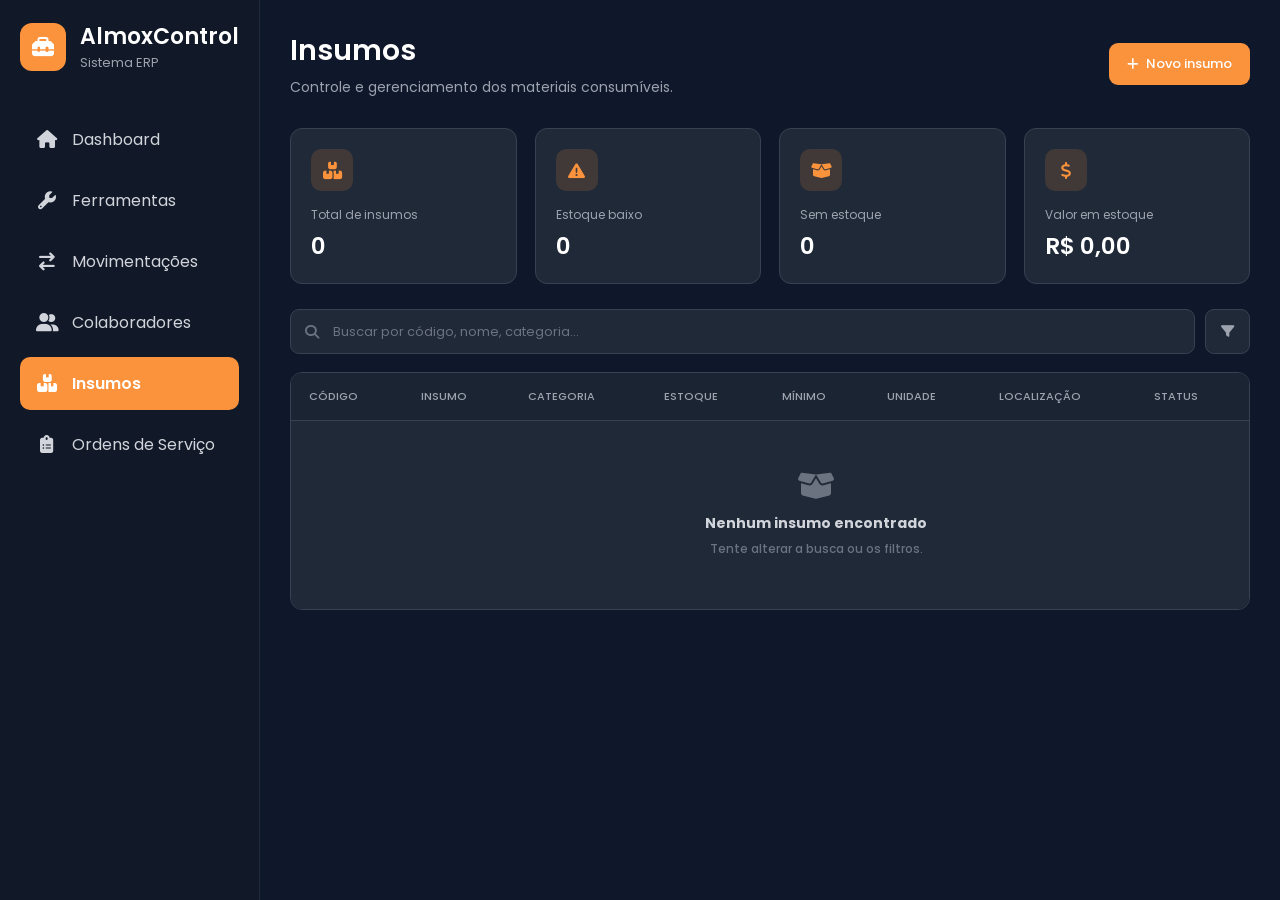
==== commit 399bf92e: "padroniza layout e corrige modulo de OS" ====
--- a/almoxarifado.html
+++ b/almoxarifado.html
@@ -85,6 +85,12 @@
                         <span>Insumos</span>
                     </a>
                 </li>
+                <li>
+                <a href="os.html">
+                    <i class="fa-solid fa-clipboard-list"></i>
+                    <span>Ordens de Serviço</span>
+                </a>
+            </li>
 
             </ul>
 
